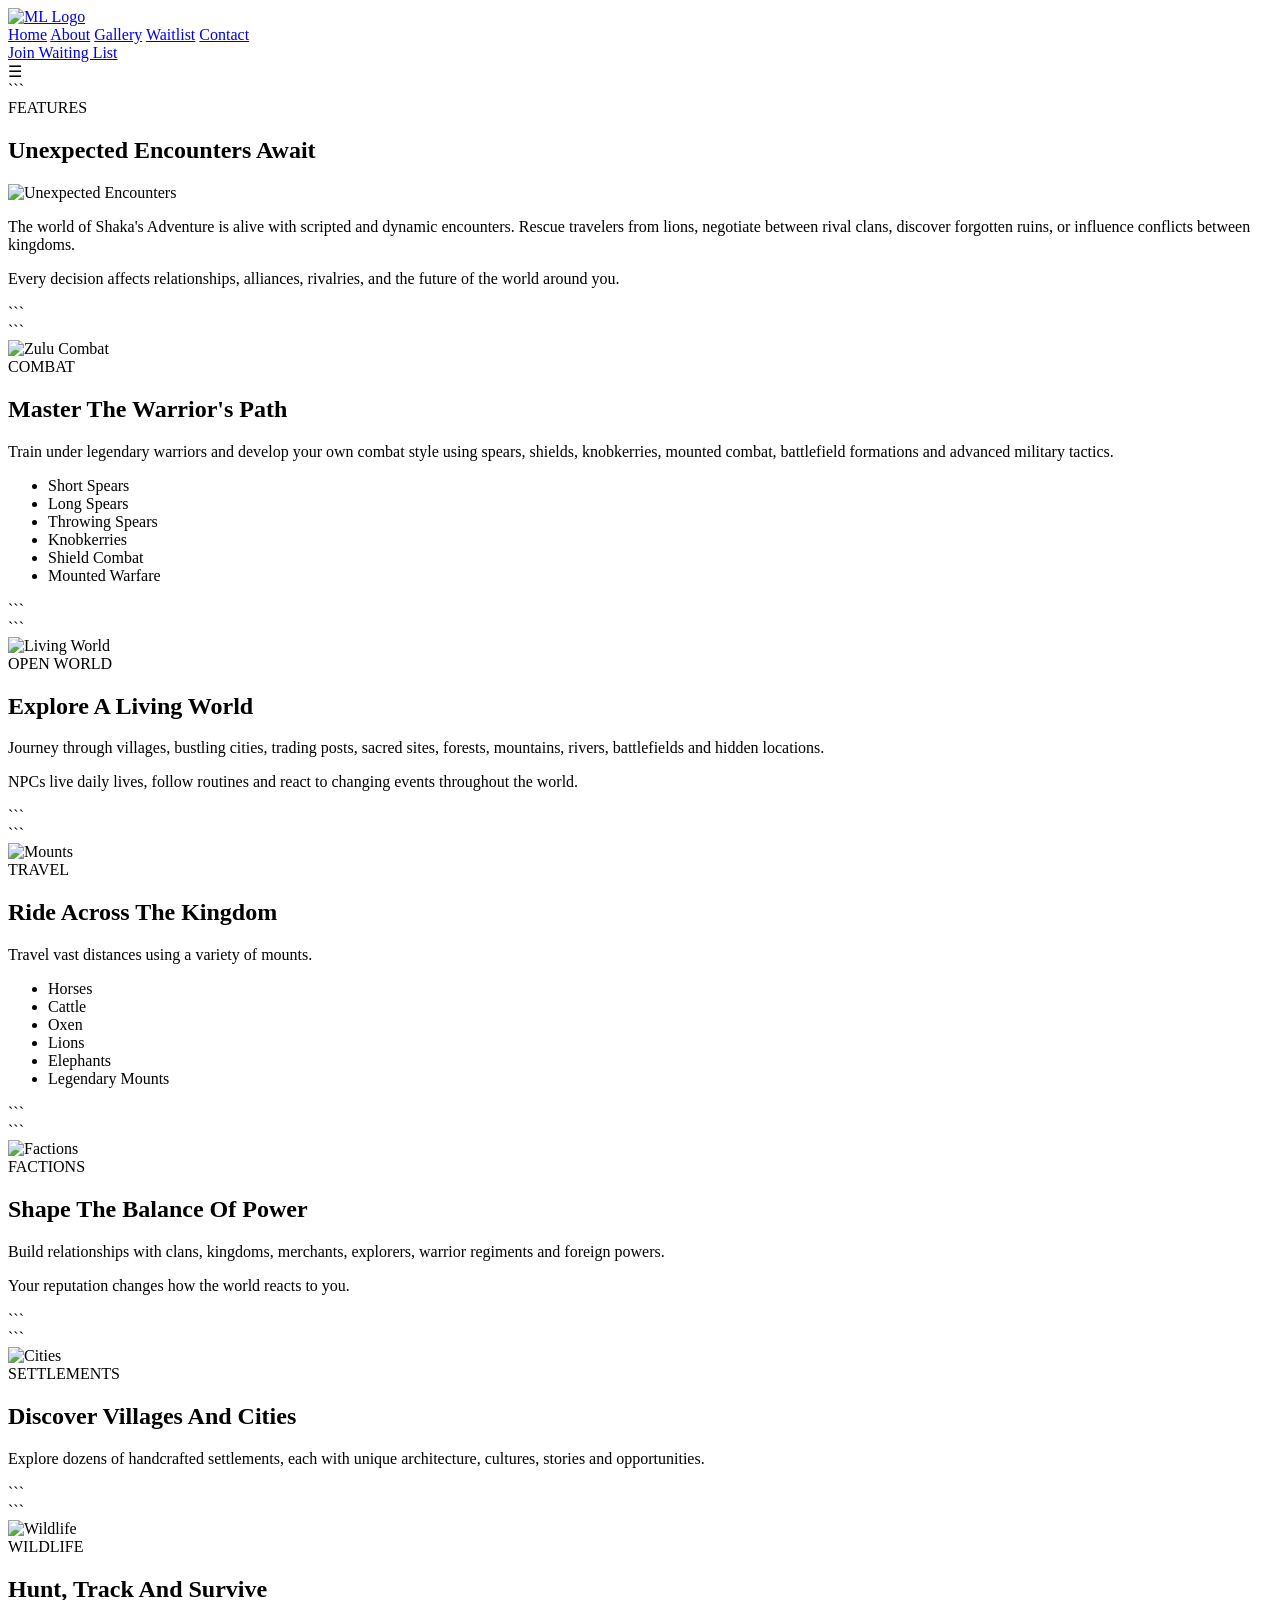
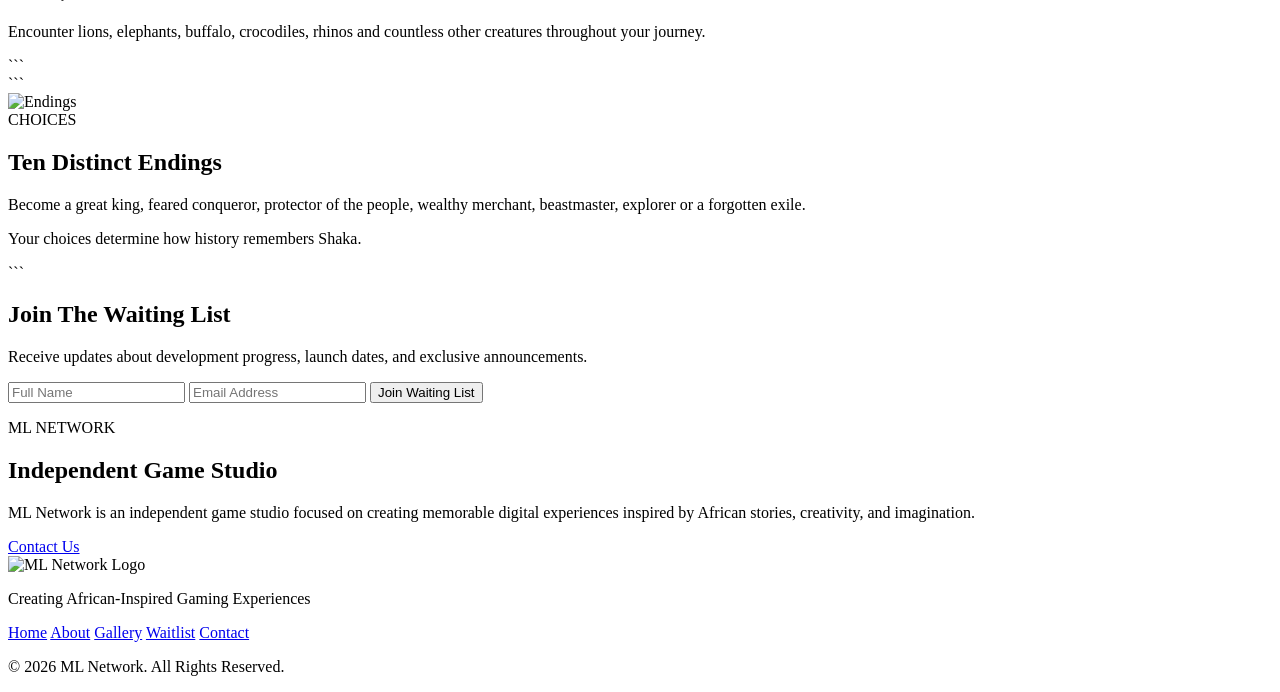
==== Games/Shaka.html @ b2ab02a3 "Create Shaka.html" ====
<!DOCTYPE html>
<html lang="en">

<head>

<meta charset="UTF-8">
<meta name="viewport" content="width=device-width, initial-scale=1.0">

<title>ML Network | Shaka's Adventure</title>

<meta name="description"
content="Shaka's Adventure is an upcoming African-inspired action-adventure game developed by ML Network.">

<link rel="preconnect" href="https://fonts.googleapis.com">
<link rel="preconnect" href="https://fonts.gstatic.com" crossorigin>

<link href="https://fonts.googleapis.com/css2?family=Inter:wght@300;400;500;600;700;800;900&display=swap" rel="stylesheet">
<link rel="icon" href="favicon.ico" type="image/x-icon">
<link rel="shortcut icon" href="favicon.ico">
<link rel="stylesheet" href="css/style.css">

</head>

<body>

<!-- =========================
HEADER
========================= -->

<header class="header">

    <div class="container nav-container">

        <a href="#" class="logo">
            <img src="logos/footer-logo.png" alt="ML Logo">
        </a>

        <nav class="nav">

            <a href="#home">Home</a>
            <a href="#about">About</a>
            <a href="#gallery">Gallery</a>
            <a href="#waiting-list">Waitlist</a>
            <a href="#contact">Contact</a>

        </nav>

        <a href="#waiting-list" class="btn-nav">
            Join Waiting List
        </a>

        <div class="menu-toggle">
            ☰
        </div>

    </div>

</header>

  <!-- =========================
SECTIONS
========================= -->
  <section class="feature-section">

```
<div class="container">

    <div class="section-heading">
        <span>FEATURES</span>
        <h2>Unexpected Encounters Await</h2>
    </div>

    <div class="feature-grid">

        <div class="feature-image">
            <img src="images/encounter.jpg" alt="Unexpected Encounters">
        </div>

        <div class="feature-content">

            <p>
                The world of Shaka's Adventure is alive with scripted
                and dynamic encounters. Rescue travelers from lions,
                negotiate between rival clans, discover forgotten ruins,
                or influence conflicts between kingdoms.
            </p>

            <p>
                Every decision affects relationships, alliances,
                rivalries, and the future of the world around you.
            </p>

        </div>

    </div>

</div>
```

</section>

<section class="feature-section dark">

```
<div class="container">

    <div class="feature-grid reverse">

        <div class="feature-image">
            <img src="images/combat.jpg" alt="Zulu Combat">
        </div>

        <div class="feature-content">

            <span class="feature-label">
                COMBAT
            </span>

            <h2>
                Master The Warrior's Path
            </h2>

            <p>
                Train under legendary warriors and develop your own
                combat style using spears, shields, knobkerries,
                mounted combat, battlefield formations and advanced
                military tactics.
            </p>

            <ul>
                <li>Short Spears</li>
                <li>Long Spears</li>
                <li>Throwing Spears</li>
                <li>Knobkerries</li>
                <li>Shield Combat</li>
                <li>Mounted Warfare</li>
            </ul>

        </div>

    </div>

</div>
```

</section>

<section class="feature-section">

```
<div class="container">

    <div class="feature-grid">

        <div class="feature-image">
            <img src="images/world.jpg" alt="Living World">
        </div>

        <div class="feature-content">

            <span class="feature-label">
                OPEN WORLD
            </span>

            <h2>
                Explore A Living World
            </h2>

            <p>
                Journey through villages, bustling cities, trading
                posts, sacred sites, forests, mountains, rivers,
                battlefields and hidden locations.
            </p>

            <p>
                NPCs live daily lives, follow routines and react to
                changing events throughout the world.
            </p>

        </div>

    </div>

</div>
```

</section>

<section class="feature-section dark">

```
<div class="container">

    <div class="feature-grid reverse">

        <div class="feature-image">
            <img src="images/mounts.jpg" alt="Mounts">
        </div>

        <div class="feature-content">

            <span class="feature-label">
                TRAVEL
            </span>

            <h2>
                Ride Across The Kingdom
            </h2>

            <p>
                Travel vast distances using a variety of mounts.
            </p>

            <ul>
                <li>Horses</li>
                <li>Cattle</li>
                <li>Oxen</li>
                <li>Lions</li>
                <li>Elephants</li>
                <li>Legendary Mounts</li>
            </ul>

        </div>

    </div>

</div>
```

</section>

<section class="feature-section">

```
<div class="container">

    <div class="feature-grid">

        <div class="feature-image">
            <img src="images/factions.jpg" alt="Factions">
        </div>

        <div class="feature-content">

            <span class="feature-label">
                FACTIONS
            </span>

            <h2>
                Shape The Balance Of Power
            </h2>

            <p>
                Build relationships with clans, kingdoms, merchants,
                explorers, warrior regiments and foreign powers.
            </p>

            <p>
                Your reputation changes how the world reacts to you.
            </p>

        </div>

    </div>

</div>
```

</section>

<section class="feature-section dark">

```
<div class="container">

    <div class="feature-grid reverse">

        <div class="feature-image">
            <img src="images/city.jpg" alt="Cities">
        </div>

        <div class="feature-content">

            <span class="feature-label">
                SETTLEMENTS
            </span>

            <h2>
                Discover Villages And Cities
            </h2>

            <p>
                Explore dozens of handcrafted settlements, each with
                unique architecture, cultures, stories and opportunities.
            </p>

        </div>

    </div>

</div>
```

</section>

<section class="feature-section">

```
<div class="container">

    <div class="feature-grid">

        <div class="feature-image">
            <img src="images/animals.jpg" alt="Wildlife">
        </div>

        <div class="feature-content">

            <span class="feature-label">
                WILDLIFE
            </span>

            <h2>
                Hunt, Track And Survive
            </h2>

            <p>
                Encounter lions, elephants, buffalo, crocodiles,
                rhinos and countless other creatures throughout
                your journey.
            </p>

        </div>

    </div>

</div>
```

</section>

<section class="feature-section dark">

```
<div class="container">

    <div class="feature-grid reverse">

        <div class="feature-image">
            <img src="images/endings.jpg" alt="Endings">
        </div>

        <div class="feature-content">

            <span class="feature-label">
                CHOICES
            </span>

            <h2>
                Ten Distinct Endings
            </h2>

            <p>
                Become a great king, feared conqueror, protector
                of the people, wealthy merchant, beastmaster,
                explorer or a forgotten exile.
            </p>

            <p>
                Your choices determine how history remembers Shaka.
            </p>

        </div>

    </div>

</div>
```

</section>

  <!-- =========================
WAITING LIST
========================= -->

<section class="waiting-list" id="waiting-list">

    <div class="container">

        <div class="form-box">

            <h2>
                Join The Waiting List
            </h2>

            <p>
                Receive updates about development progress,
                launch dates, and exclusive announcements.
            </p>

            <form id="waitlistForm">

                <input
                    type="text"
                    placeholder="Full Name"
                    required>

                <input
                    type="email"
                    placeholder="Email Address"
                    required>

                <button type="submit">
                    Join Waiting List
                </button>

            </form>

            <p id="successMessage"></p>

        </div>

    </div>

</section>

<!-- =========================
CONTACT
========================= -->

<section class="contact" id="contact">

    <div class="container">

        <div class="section-heading">

            <span>ML NETWORK</span>

            <h2>
                Independent Game Studio
            </h2>

        </div>

        <p class="contact-text">

            ML Network is an independent game studio focused
            on creating memorable digital experiences inspired
            by African stories, creativity, and imagination.

        </p>

        <div class="contact-buttons">

            <a href="mailto:hello@mlnetwork.co.za" class="btn-primary">
                Contact Us
            </a>

        </div>

    </div>

</section>

<!-- =========================
FOOTER
========================= -->

<footer class="footer">

    <div class="container">

        <div class="footer-logo">

            <img
                src="logos/footer-logo.png"
                alt="ML Network Logo">

        </div>

        <p class="footer-tagline">

            Creating African-Inspired Gaming Experiences

        </p>

        <div class="footer-links">

            <a href="#home">Home</a>
            <a href="#about">About</a>
            <a href="#gallery">Gallery</a>
            <a href="#waiting-list">Waitlist</a>
            <a href="#contact">Contact</a>

        </div>

        <p class="copyright">

            © 2026 ML Network. All Rights Reserved.

        </p>

    </div>

</footer>

<!-- =========================
SCRIPT
========================= -->

<script src="js/script.js"></script>

</body>
</html>
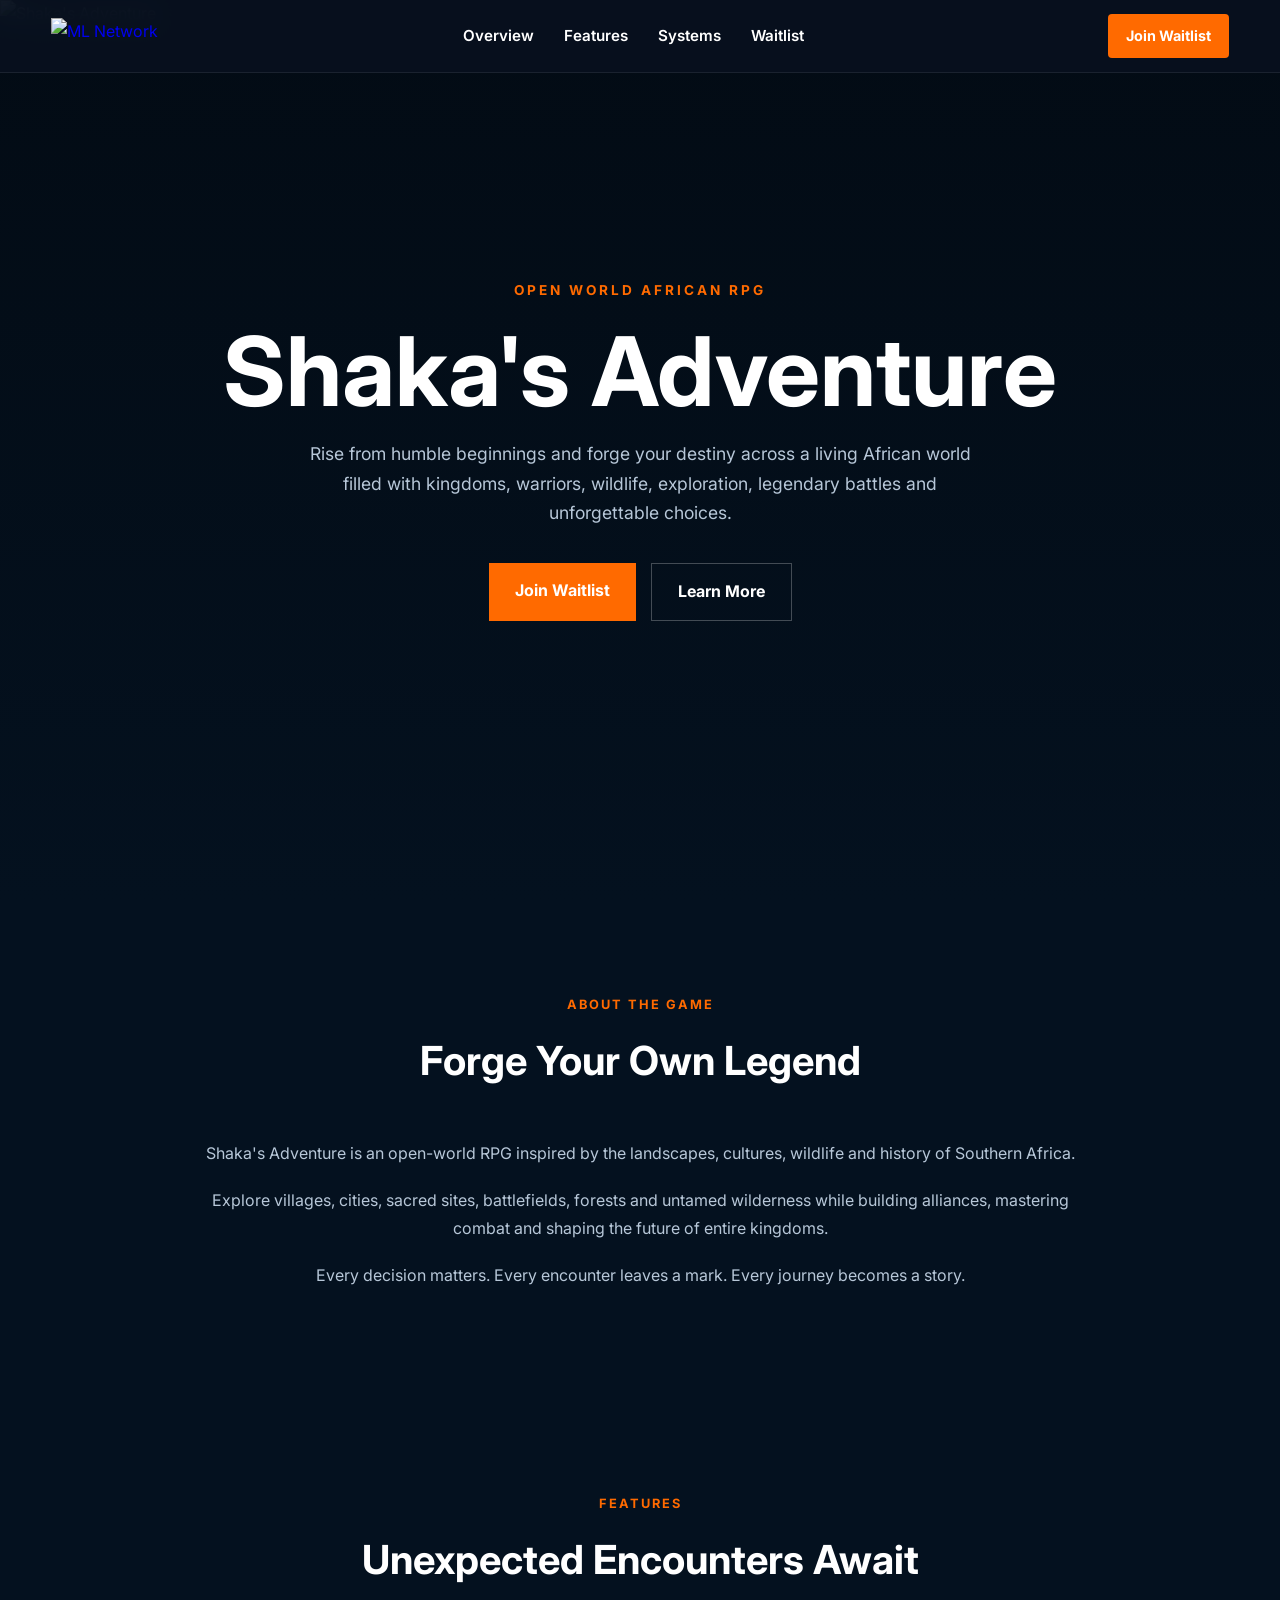
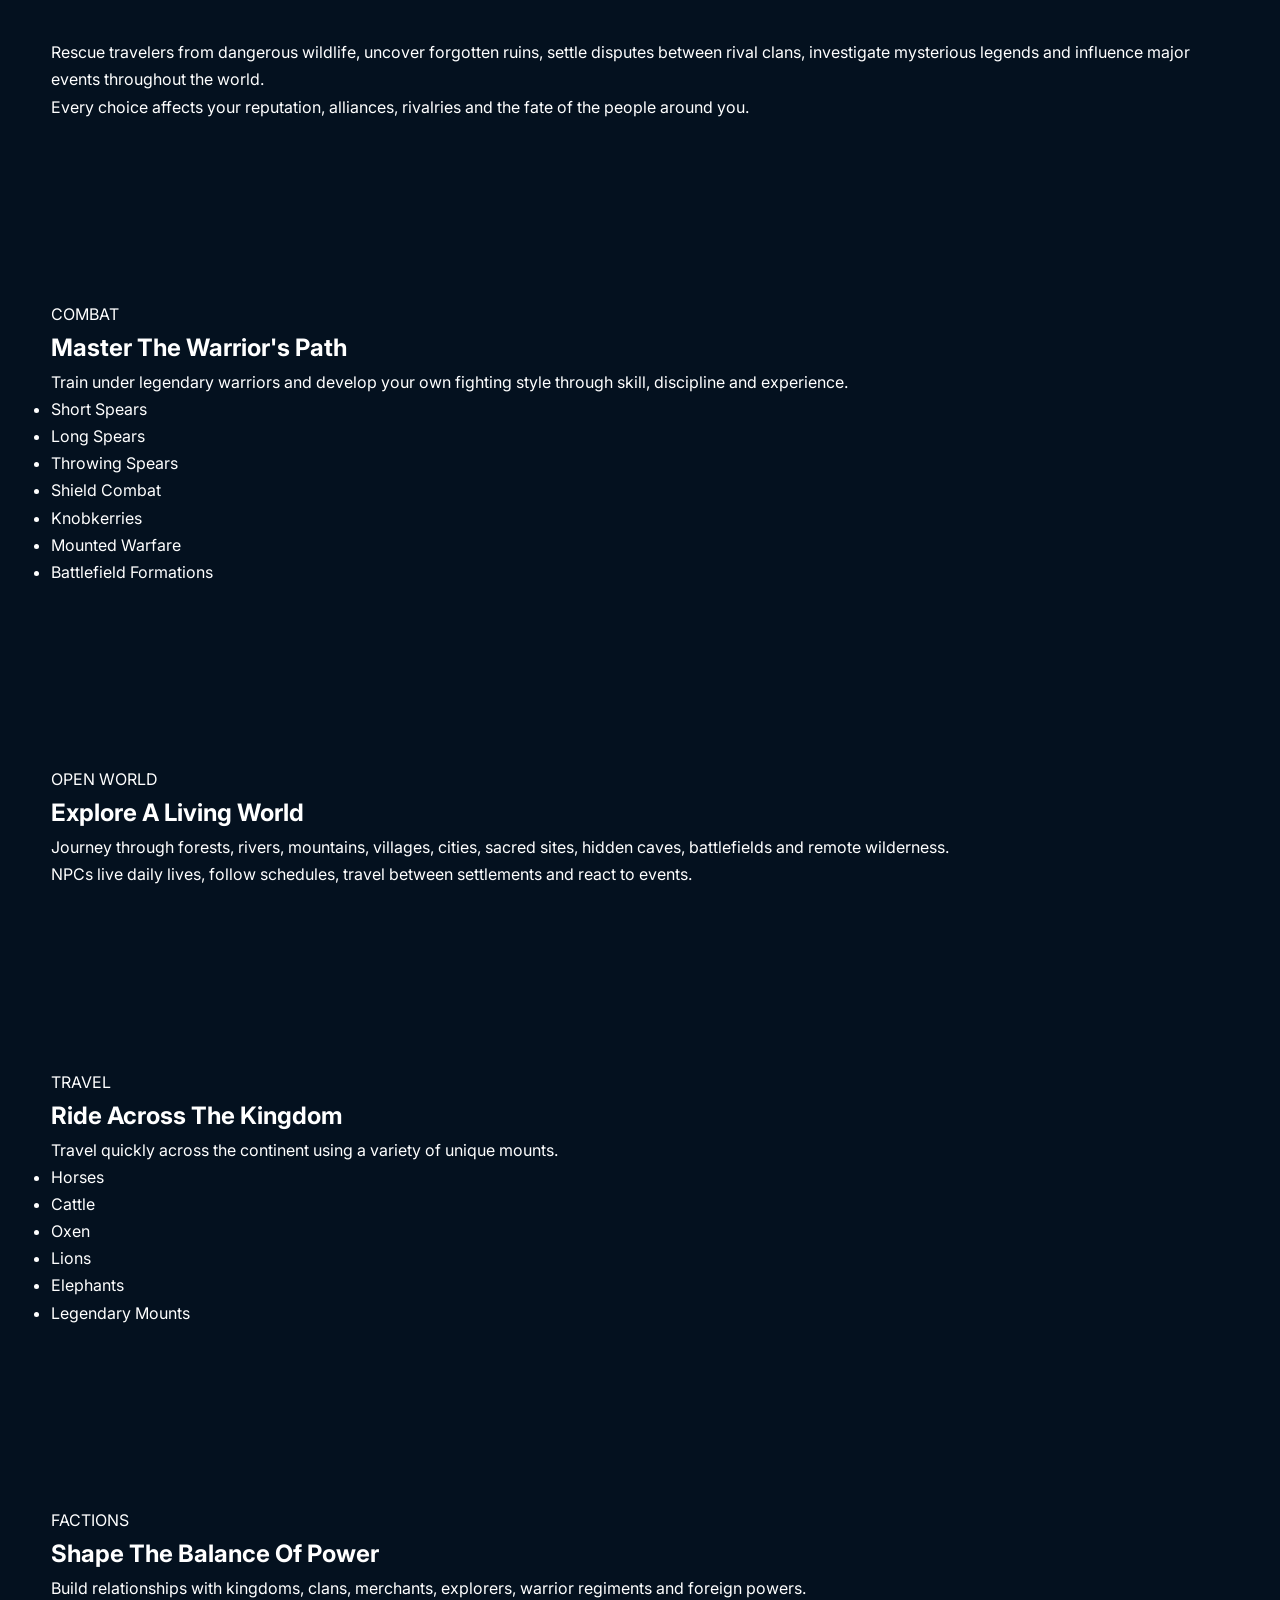
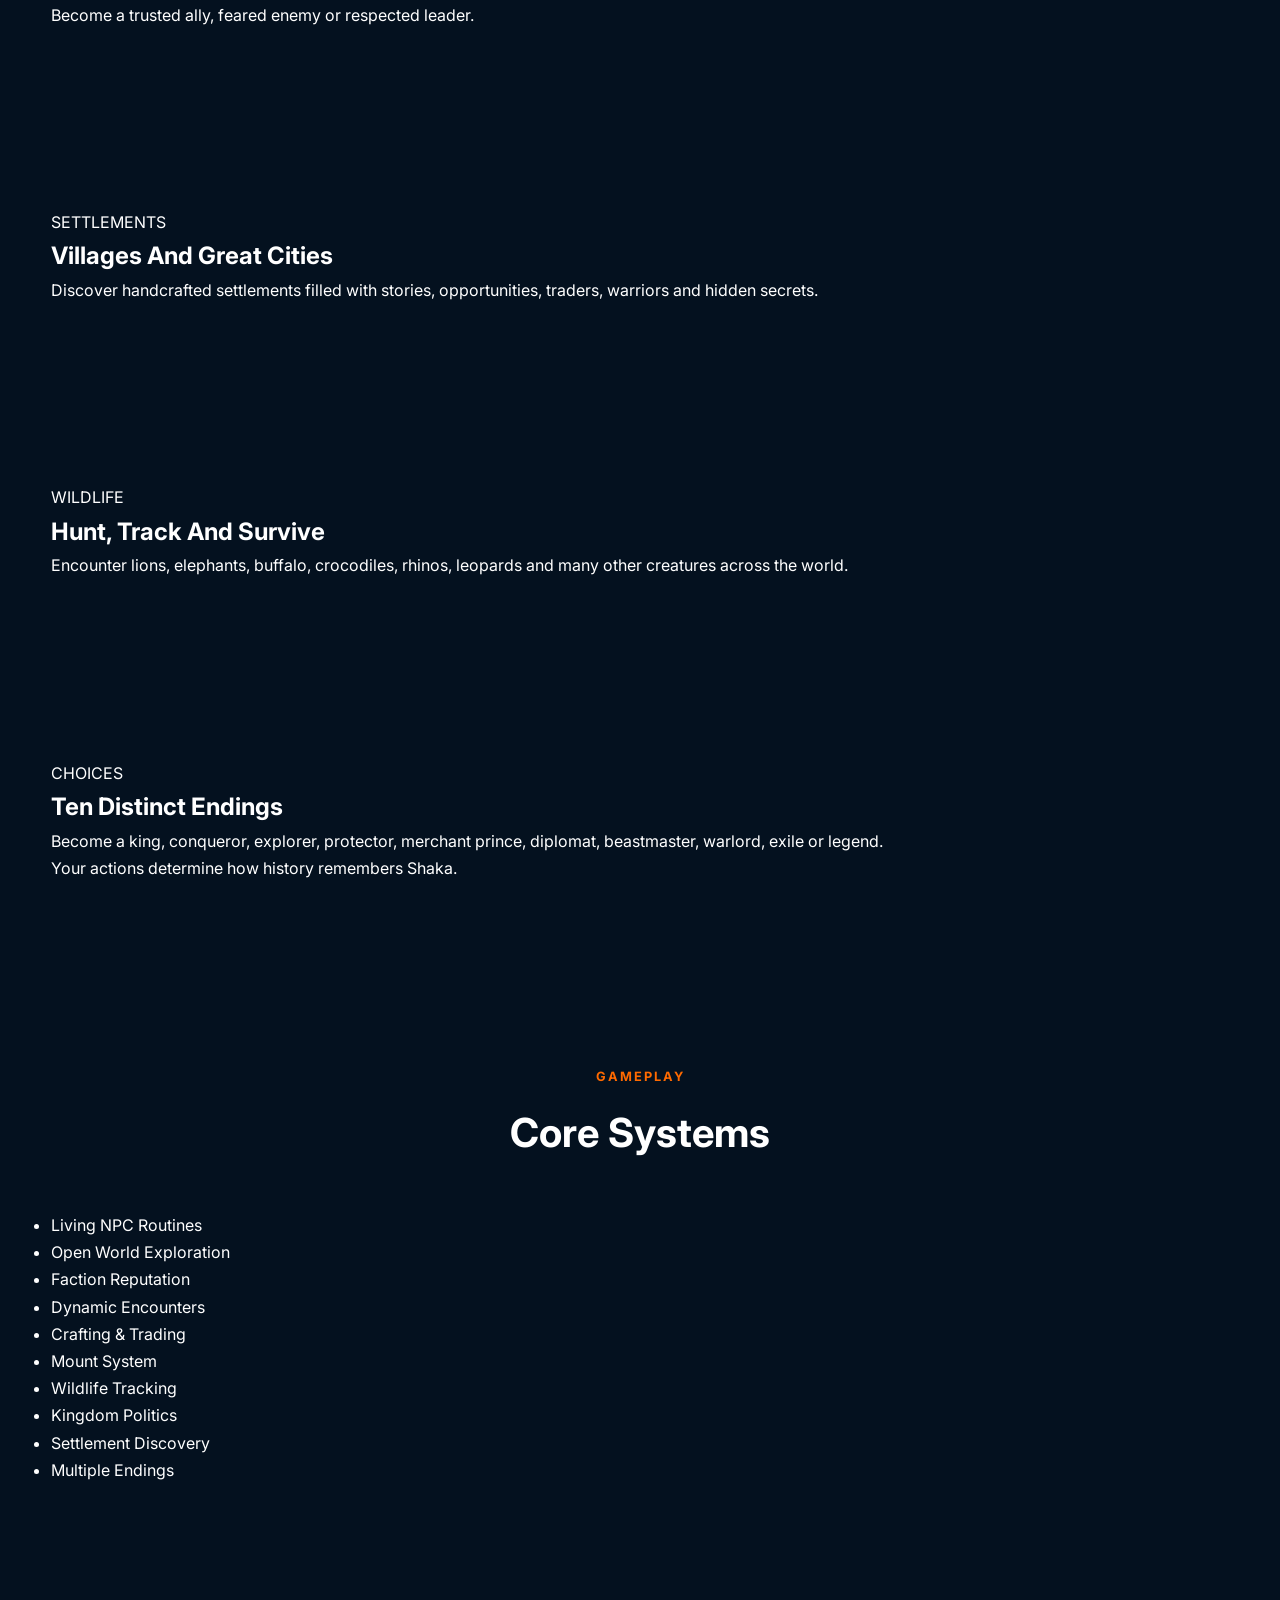
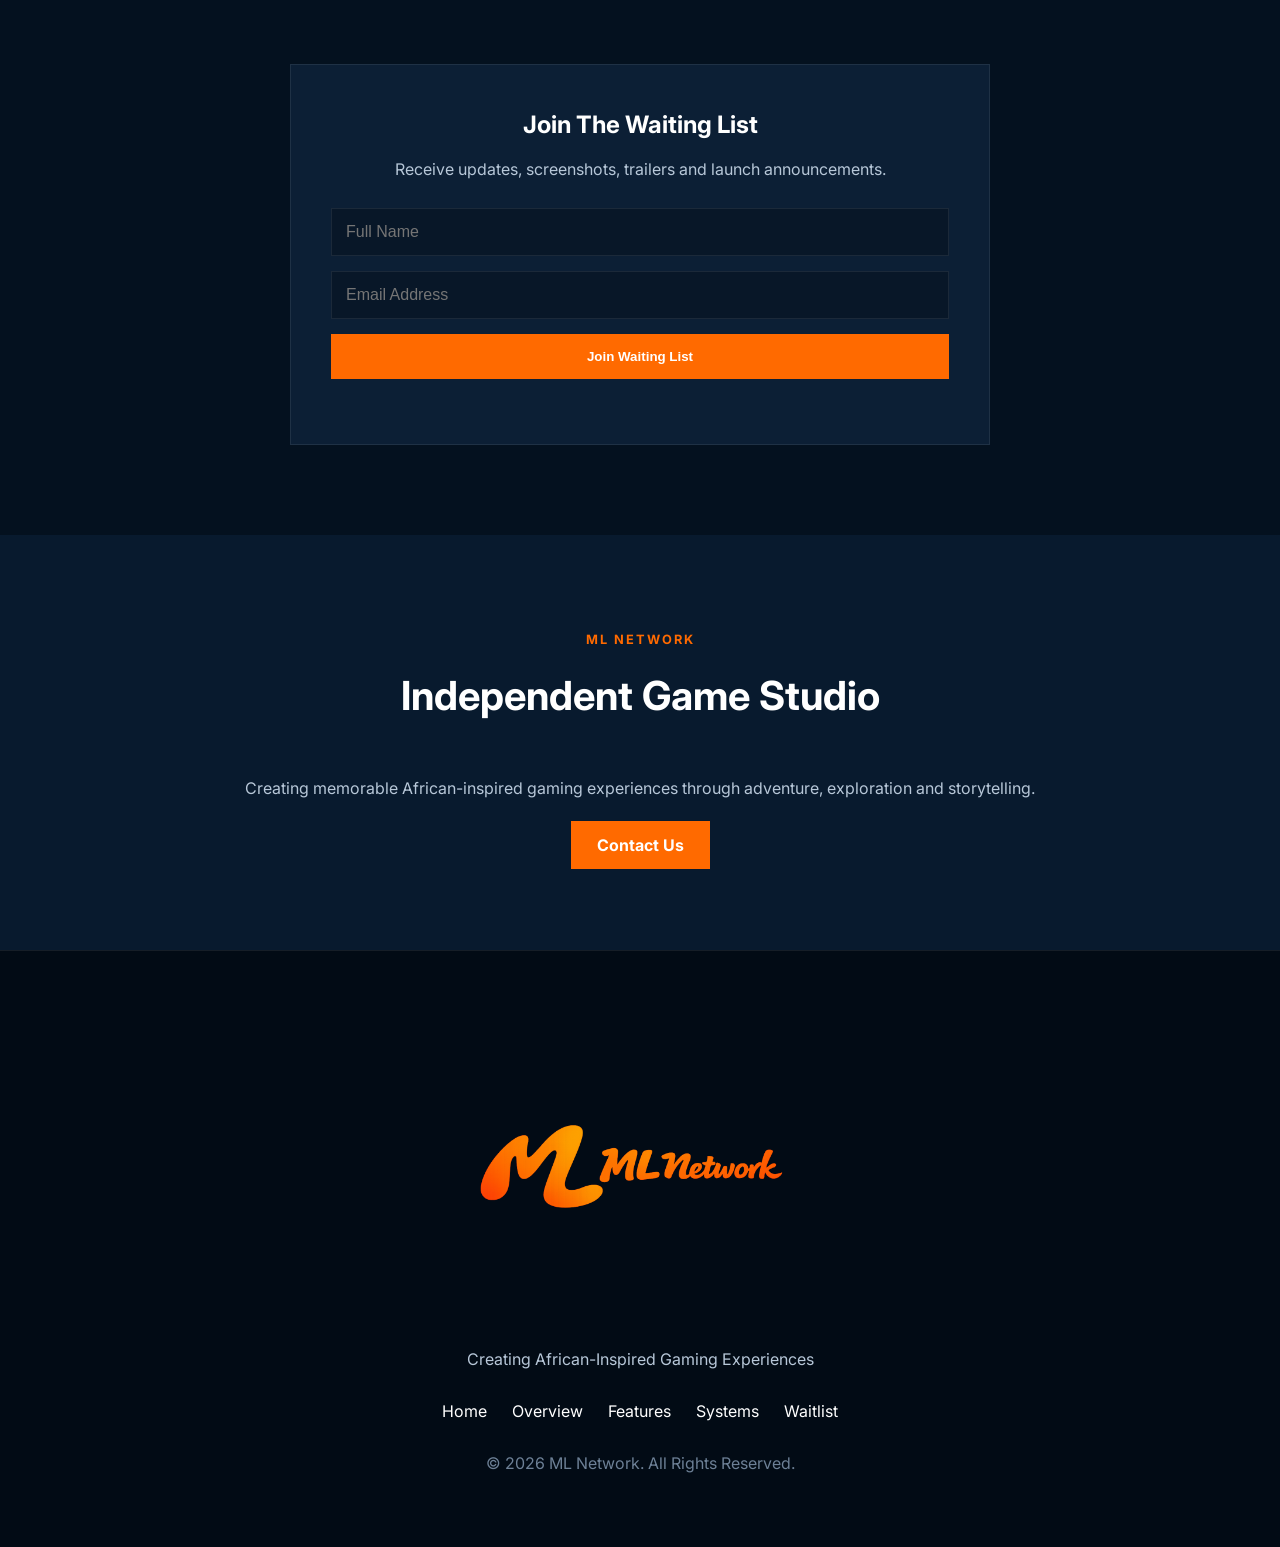
==== commit 60d33fb7: "Update Shaka.html" ====
--- a/Games/Shaka.html
+++ b/Games/Shaka.html
@@ -6,382 +6,547 @@
 <meta charset="UTF-8">
 <meta name="viewport" content="width=device-width, initial-scale=1.0">
 
-<title>ML Network | Shaka's Adventure</title>
+<title>Shaka's Adventure | ML Network</title>
 
 <meta name="description"
-content="Shaka's Adventure is an upcoming African-inspired action-adventure game developed by ML Network.">
+content="Shaka's Adventure is an open-world African RPG where every choice shapes your destiny.">
 
 <link rel="preconnect" href="https://fonts.googleapis.com">
 <link rel="preconnect" href="https://fonts.gstatic.com" crossorigin>
 
 <link href="https://fonts.googleapis.com/css2?family=Inter:wght@300;400;500;600;700;800;900&display=swap" rel="stylesheet">
-<link rel="icon" href="favicon.ico" type="image/x-icon">
-<link rel="shortcut icon" href="favicon.ico">
-<link rel="stylesheet" href="css/style.css">
+
+<link rel="icon" href="../favicon.ico" type="image/x-icon">
+<link rel="shortcut icon" href="../favicon.ico">
+
+<link rel="stylesheet" href="../css/style.css">
 
 </head>
 
 <body>
 
-<!-- =========================
+<!-- ==========================================
 HEADER
-========================= -->
+========================================== -->
 
 <header class="header">
 
     <div class="container nav-container">
 
-        <a href="#" class="logo">
-            <img src="logos/footer-logo.png" alt="ML Logo">
+        <a href="../index.html" class="logo">
+            <img src="../logos/header-logo.png" alt="ML Network">
         </a>
 
         <nav class="nav">
 
-            <a href="#home">Home</a>
-            <a href="#about">About</a>
-            <a href="#gallery">Gallery</a>
+            <a href="#overview">Overview</a>
+            <a href="#features">Features</a>
+            <a href="#systems">Systems</a>
             <a href="#waiting-list">Waitlist</a>
-            <a href="#contact">Contact</a>
 
         </nav>
 
         <a href="#waiting-list" class="btn-nav">
-            Join Waiting List
+            Join Waitlist
         </a>
 
-        <div class="menu-toggle">
-            ☰
-        </div>
-
     </div>
 
 </header>
 
-  <!-- =========================
-SECTIONS
-========================= -->
-  <section class="feature-section">
-
-```
-<div class="container">
-
-    <div class="section-heading">
-        <span>FEATURES</span>
-        <h2>Unexpected Encounters Await</h2>
-    </div>
-
-    <div class="feature-grid">
-
-        <div class="feature-image">
-            <img src="images/encounter.jpg" alt="Unexpected Encounters">
-        </div>
-
-        <div class="feature-content">
+<!-- ==========================================
+GAME HERO
+========================================== -->
+
+<section class="hero">
+
+    <img
+        src="../images/shaka-banner.jpg"
+        alt="Shaka's Adventure"
+        class="hero-image">
+
+    <div class="hero-overlay"></div>
+
+    <div class="hero-content">
+
+        <span class="hero-label">
+            OPEN WORLD AFRICAN RPG
+        </span>
+
+        <h1>
+            Shaka's Adventure
+        </h1>
+
+        <p>
+
+            Rise from humble beginnings and forge your destiny across
+            a living African world filled with kingdoms, warriors,
+            wildlife, exploration, legendary battles and unforgettable
+            choices.
+
+        </p>
+
+        <div class="hero-buttons">
+
+            <a href="#waiting-list" class="btn-primary">
+                Join Waitlist
+            </a>
+
+            <a href="#overview" class="btn-secondary">
+                Learn More
+            </a>
+
+        </div>
+
+    </div>
+
+</section>
+
+<!-- ==========================================
+GAME OVERVIEW
+========================================== -->
+
+<section id="overview">
+
+    <div class="container">
+
+        <div class="section-heading">
+
+            <span>ABOUT THE GAME</span>
+
+            <h2>
+                Forge Your Own Legend
+            </h2>
+
+        </div>
+
+        <div class="about-text">
 
             <p>
-                The world of Shaka's Adventure is alive with scripted
-                and dynamic encounters. Rescue travelers from lions,
-                negotiate between rival clans, discover forgotten ruins,
-                or influence conflicts between kingdoms.
+
+                Shaka's Adventure is an open-world RPG inspired by the
+                landscapes, cultures, wildlife and history of Southern
+                Africa.
+
             </p>
 
             <p>
-                Every decision affects relationships, alliances,
-                rivalries, and the future of the world around you.
+
+                Explore villages, cities, sacred sites, battlefields,
+                forests and untamed wilderness while building alliances,
+                mastering combat and shaping the future of entire kingdoms.
+
             </p>
 
-        </div>
-
-    </div>
-
-</div>
-```
+            <p>
+
+                Every decision matters. Every encounter leaves a mark.
+                Every journey becomes a story.
+
+            </p>
+
+        </div>
+
+    </div>
+
+</section>
+
+<!-- ==========================================
+FEATURES
+========================================== -->
+
+<section id="features" class="feature-section">
+
+    <div class="container">
+
+        <div class="section-heading">
+
+            <span>FEATURES</span>
+
+            <h2>
+                Unexpected Encounters Await
+            </h2>
+
+        </div>
+
+        <div class="feature-grid">
+
+            <div class="feature-image">
+                <img src="../images/encounter.jpg" alt="">
+            </div>
+
+            <div class="feature-content">
+
+                <p>
+
+                    Rescue travelers from dangerous wildlife, uncover
+                    forgotten ruins, settle disputes between rival clans,
+                    investigate mysterious legends and influence major
+                    events throughout the world.
+
+                </p>
+
+                <p>
+
+                    Every choice affects your reputation, alliances,
+                    rivalries and the fate of the people around you.
+
+                </p>
+
+            </div>
+
+        </div>
+
+    </div>
 
 </section>
 
 <section class="feature-section dark">
 
-```
-<div class="container">
-
-    <div class="feature-grid reverse">
-
-        <div class="feature-image">
-            <img src="images/combat.jpg" alt="Zulu Combat">
-        </div>
-
-        <div class="feature-content">
-
-            <span class="feature-label">
-                COMBAT
-            </span>
+    <div class="container">
+
+        <div class="feature-grid reverse">
+
+            <div class="feature-image">
+                <img src="../images/combat.jpg" alt="">
+            </div>
+
+            <div class="feature-content">
+
+                <span class="feature-label">
+                    COMBAT
+                </span>
+
+                <h2>
+                    Master The Warrior's Path
+                </h2>
+
+                <p>
+
+                    Train under legendary warriors and develop your own
+                    fighting style through skill, discipline and experience.
+
+                </p>
+
+                <ul>
+
+                    <li>Short Spears</li>
+                    <li>Long Spears</li>
+                    <li>Throwing Spears</li>
+                    <li>Shield Combat</li>
+                    <li>Knobkerries</li>
+                    <li>Mounted Warfare</li>
+                    <li>Battlefield Formations</li>
+
+                </ul>
+
+            </div>
+
+        </div>
+
+    </div>
+
+</section>
+
+<section class="feature-section">
+
+    <div class="container">
+
+        <div class="feature-grid">
+
+            <div class="feature-image">
+                <img src="../images/world.jpg" alt="">
+            </div>
+
+            <div class="feature-content">
+
+                <span class="feature-label">
+                    OPEN WORLD
+                </span>
+
+                <h2>
+                    Explore A Living World
+                </h2>
+
+                <p>
+
+                    Journey through forests, rivers, mountains,
+                    villages, cities, sacred sites, hidden caves,
+                    battlefields and remote wilderness.
+
+                </p>
+
+                <p>
+
+                    NPCs live daily lives, follow schedules,
+                    travel between settlements and react to events.
+
+                </p>
+
+            </div>
+
+        </div>
+
+    </div>
+
+</section>
+
+<section class="feature-section dark">
+
+    <div class="container">
+
+        <div class="feature-grid reverse">
+
+            <div class="feature-image">
+                <img src="../images/mounts.jpg" alt="">
+            </div>
+
+            <div class="feature-content">
+
+                <span class="feature-label">
+                    TRAVEL
+                </span>
+
+                <h2>
+                    Ride Across The Kingdom
+                </h2>
+
+                <p>
+
+                    Travel quickly across the continent using
+                    a variety of unique mounts.
+
+                </p>
+
+                <ul>
+
+                    <li>Horses</li>
+                    <li>Cattle</li>
+                    <li>Oxen</li>
+                    <li>Lions</li>
+                    <li>Elephants</li>
+                    <li>Legendary Mounts</li>
+
+                </ul>
+
+            </div>
+
+        </div>
+
+    </div>
+
+</section>
+
+<section class="feature-section">
+
+    <div class="container">
+
+        <div class="feature-grid">
+
+            <div class="feature-image">
+                <img src="../images/factions.jpg" alt="">
+            </div>
+
+            <div class="feature-content">
+
+                <span class="feature-label">
+                    FACTIONS
+                </span>
+
+                <h2>
+                    Shape The Balance Of Power
+                </h2>
+
+                <p>
+
+                    Build relationships with kingdoms, clans,
+                    merchants, explorers, warrior regiments
+                    and foreign powers.
+
+                </p>
+
+                <p>
+
+                    Become a trusted ally, feared enemy
+                    or respected leader.
+
+                </p>
+
+            </div>
+
+        </div>
+
+    </div>
+
+</section>
+
+<section class="feature-section dark">
+
+    <div class="container">
+
+        <div class="feature-grid reverse">
+
+            <div class="feature-image">
+                <img src="../images/city.jpg" alt="">
+            </div>
+
+            <div class="feature-content">
+
+                <span class="feature-label">
+                    SETTLEMENTS
+                </span>
+
+                <h2>
+                    Villages And Great Cities
+                </h2>
+
+                <p>
+
+                    Discover handcrafted settlements filled
+                    with stories, opportunities, traders,
+                    warriors and hidden secrets.
+
+                </p>
+
+            </div>
+
+        </div>
+
+    </div>
+
+</section>
+
+<section class="feature-section">
+
+    <div class="container">
+
+        <div class="feature-grid">
+
+            <div class="feature-image">
+                <img src="../images/animals.jpg" alt="">
+            </div>
+
+            <div class="feature-content">
+
+                <span class="feature-label">
+                    WILDLIFE
+                </span>
+
+                <h2>
+                    Hunt, Track And Survive
+                </h2>
+
+                <p>
+
+                    Encounter lions, elephants, buffalo,
+                    crocodiles, rhinos, leopards and many
+                    other creatures across the world.
+
+                </p>
+
+            </div>
+
+        </div>
+
+    </div>
+
+</section>
+
+<section class="feature-section dark">
+
+    <div class="container">
+
+        <div class="feature-grid reverse">
+
+            <div class="feature-image">
+                <img src="../images/endings.jpg" alt="">
+            </div>
+
+            <div class="feature-content">
+
+                <span class="feature-label">
+                    CHOICES
+                </span>
+
+                <h2>
+                    Ten Distinct Endings
+                </h2>
+
+                <p>
+
+                    Become a king, conqueror, explorer,
+                    protector, merchant prince, diplomat,
+                    beastmaster, warlord, exile or legend.
+
+                </p>
+
+                <p>
+
+                    Your actions determine how history
+                    remembers Shaka.
+
+                </p>
+
+            </div>
+
+        </div>
+
+    </div>
+
+</section>
+
+<!-- ==========================================
+CORE SYSTEMS
+========================================== -->
+
+<section id="systems">
+
+    <div class="container">
+
+        <div class="section-heading">
+
+            <span>GAMEPLAY</span>
 
             <h2>
-                Master The Warrior's Path
+                Core Systems
             </h2>
 
-            <p>
-                Train under legendary warriors and develop your own
-                combat style using spears, shields, knobkerries,
-                mounted combat, battlefield formations and advanced
-                military tactics.
-            </p>
-
-            <ul>
-                <li>Short Spears</li>
-                <li>Long Spears</li>
-                <li>Throwing Spears</li>
-                <li>Knobkerries</li>
-                <li>Shield Combat</li>
-                <li>Mounted Warfare</li>
-            </ul>
-
-        </div>
-
-    </div>
-
-</div>
-```
-
-</section>
-
-<section class="feature-section">
-
-```
-<div class="container">
-
-    <div class="feature-grid">
-
-        <div class="feature-image">
-            <img src="images/world.jpg" alt="Living World">
-        </div>
-
-        <div class="feature-content">
-
-            <span class="feature-label">
-                OPEN WORLD
-            </span>
-
-            <h2>
-                Explore A Living World
-            </h2>
-
-            <p>
-                Journey through villages, bustling cities, trading
-                posts, sacred sites, forests, mountains, rivers,
-                battlefields and hidden locations.
-            </p>
-
-            <p>
-                NPCs live daily lives, follow routines and react to
-                changing events throughout the world.
-            </p>
-
-        </div>
-
-    </div>
-
-</div>
-```
-
-</section>
-
-<section class="feature-section dark">
-
-```
-<div class="container">
-
-    <div class="feature-grid reverse">
-
-        <div class="feature-image">
-            <img src="images/mounts.jpg" alt="Mounts">
-        </div>
-
-        <div class="feature-content">
-
-            <span class="feature-label">
-                TRAVEL
-            </span>
-
-            <h2>
-                Ride Across The Kingdom
-            </h2>
-
-            <p>
-                Travel vast distances using a variety of mounts.
-            </p>
-
-            <ul>
-                <li>Horses</li>
-                <li>Cattle</li>
-                <li>Oxen</li>
-                <li>Lions</li>
-                <li>Elephants</li>
-                <li>Legendary Mounts</li>
-            </ul>
-
-        </div>
-
-    </div>
-
-</div>
-```
-
-</section>
-
-<section class="feature-section">
-
-```
-<div class="container">
-
-    <div class="feature-grid">
-
-        <div class="feature-image">
-            <img src="images/factions.jpg" alt="Factions">
-        </div>
-
-        <div class="feature-content">
-
-            <span class="feature-label">
-                FACTIONS
-            </span>
-
-            <h2>
-                Shape The Balance Of Power
-            </h2>
-
-            <p>
-                Build relationships with clans, kingdoms, merchants,
-                explorers, warrior regiments and foreign powers.
-            </p>
-
-            <p>
-                Your reputation changes how the world reacts to you.
-            </p>
-
-        </div>
-
-    </div>
-
-</div>
-```
-
-</section>
-
-<section class="feature-section dark">
-
-```
-<div class="container">
-
-    <div class="feature-grid reverse">
-
-        <div class="feature-image">
-            <img src="images/city.jpg" alt="Cities">
-        </div>
-
-        <div class="feature-content">
-
-            <span class="feature-label">
-                SETTLEMENTS
-            </span>
-
-            <h2>
-                Discover Villages And Cities
-            </h2>
-
-            <p>
-                Explore dozens of handcrafted settlements, each with
-                unique architecture, cultures, stories and opportunities.
-            </p>
-
-        </div>
-
-    </div>
-
-</div>
-```
-
-</section>
-
-<section class="feature-section">
-
-```
-<div class="container">
-
-    <div class="feature-grid">
-
-        <div class="feature-image">
-            <img src="images/animals.jpg" alt="Wildlife">
-        </div>
-
-        <div class="feature-content">
-
-            <span class="feature-label">
-                WILDLIFE
-            </span>
-
-            <h2>
-                Hunt, Track And Survive
-            </h2>
-
-            <p>
-                Encounter lions, elephants, buffalo, crocodiles,
-                rhinos and countless other creatures throughout
-                your journey.
-            </p>
-
-        </div>
-
-    </div>
-
-</div>
-```
-
-</section>
-
-<section class="feature-section dark">
-
-```
-<div class="container">
-
-    <div class="feature-grid reverse">
-
-        <div class="feature-image">
-            <img src="images/endings.jpg" alt="Endings">
-        </div>
-
-        <div class="feature-content">
-
-            <span class="feature-label">
-                CHOICES
-            </span>
-
-            <h2>
-                Ten Distinct Endings
-            </h2>
-
-            <p>
-                Become a great king, feared conqueror, protector
-                of the people, wealthy merchant, beastmaster,
-                explorer or a forgotten exile.
-            </p>
-
-            <p>
-                Your choices determine how history remembers Shaka.
-            </p>
-
-        </div>
-
-    </div>
-
-</div>
-```
-
-</section>
-
-  <!-- =========================
-WAITING LIST
-========================= -->
+        </div>
+
+        <div class="feature-grid">
+
+            <div class="feature-content">
+
+                <ul>
+
+                    <li>Living NPC Routines</li>
+                    <li>Open World Exploration</li>
+                    <li>Faction Reputation</li>
+                    <li>Dynamic Encounters</li>
+                    <li>Crafting & Trading</li>
+                    <li>Mount System</li>
+                    <li>Wildlife Tracking</li>
+                    <li>Kingdom Politics</li>
+                    <li>Settlement Discovery</li>
+                    <li>Multiple Endings</li>
+
+                </ul>
+
+            </div>
+
+            <div class="feature-image">
+                <img src="../images/systems.jpg" alt="">
+            </div>
+
+        </div>
+
+    </div>
+
+</section>
+
+<!-- ==========================================
+WAITLIST
+========================================== -->
 
 <section class="waiting-list" id="waiting-list">
 
@@ -394,8 +559,10 @@
             </h2>
 
             <p>
-                Receive updates about development progress,
-                launch dates, and exclusive announcements.
+
+                Receive updates, screenshots,
+                trailers and launch announcements.
+
             </p>
 
             <form id="waitlistForm">
@@ -424,11 +591,11 @@
 
 </section>
 
-<!-- =========================
+<!-- ==========================================
 CONTACT
-========================= -->
-
-<section class="contact" id="contact">
+========================================== -->
+
+<section class="contact">
 
     <div class="container">
 
@@ -444,27 +611,23 @@
 
         <p class="contact-text">
 
-            ML Network is an independent game studio focused
-            on creating memorable digital experiences inspired
-            by African stories, creativity, and imagination.
+            Creating memorable African-inspired gaming
+            experiences through adventure, exploration
+            and storytelling.
 
         </p>
 
-        <div class="contact-buttons">
-
-            <a href="mailto:hello@mlnetwork.co.za" class="btn-primary">
-                Contact Us
-            </a>
-
-        </div>
-
-    </div>
-
-</section>
-
-<!-- =========================
+        <a href="mailto:hello@mlnetwork.co.za" class="btn-primary">
+            Contact Us
+        </a>
+
+    </div>
+
+</section>
+
+<!-- ==========================================
 FOOTER
-========================= -->
+========================================== -->
 
 <footer class="footer">
 
@@ -473,8 +636,8 @@
         <div class="footer-logo">
 
             <img
-                src="logos/footer-logo.png"
-                alt="ML Network Logo">
+                src="../logos/footer-logo.png"
+                alt="ML Network">
 
         </div>
 
@@ -486,11 +649,11 @@
 
         <div class="footer-links">
 
-            <a href="#home">Home</a>
-            <a href="#about">About</a>
-            <a href="#gallery">Gallery</a>
+            <a href="../index.html">Home</a>
+            <a href="#overview">Overview</a>
+            <a href="#features">Features</a>
+            <a href="#systems">Systems</a>
             <a href="#waiting-list">Waitlist</a>
-            <a href="#contact">Contact</a>
 
         </div>
 
@@ -504,11 +667,7 @@
 
 </footer>
 
-<!-- =========================
-SCRIPT
-========================= -->
-
-<script src="js/script.js"></script>
+<script src="../js/script.js"></script>
 
 </body>
 </html>
--- a/css/style.css
+++ b/css/style.css
@@ -0,0 +1,757 @@
+:root{
+
+    --bg:#04111f;
+    --bg-light:#081a2e;
+
+    --card:#0c1f35;
+    --card-2:#102743;
+
+    --orange:#ff6a00;
+    --orange-hover:#ff8430;
+
+    --text:#ffffff;
+    --text-soft:#b7c7d8;
+
+    --border:rgba(255,255,255,.08);
+
+    --container:1400px;
+
+}
+
+/* ===================================
+RESET
+=================================== */
+
+*{
+    margin:0;
+    padding:0;
+    box-sizing:border-box;
+}
+
+html{
+    scroll-behavior:smooth;
+}
+
+body{
+
+    font-family:'Inter',sans-serif;
+
+    background:var(--bg);
+
+    color:var(--text);
+
+    overflow-x:hidden;
+
+    line-height:1.7;
+
+}
+
+img{
+    display:block;
+    max-width:100%;
+}
+
+a{
+    text-decoration:none;
+}
+
+.container{
+
+    width:min(var(--container),92%);
+    margin:auto;
+
+}
+
+/* ===================================
+HEADER
+=================================== */
+
+.header{
+
+    position:fixed;
+
+    top:0;
+    left:0;
+
+    width:100%;
+
+    z-index:999;
+
+    background:rgba(4,17,31,.95);
+
+    border-bottom:1px solid var(--border);
+
+    backdrop-filter:blur(12px);
+
+}
+
+.nav-container{
+
+    height:72px;
+
+    display:flex;
+    align-items:center;
+    justify-content:space-between;
+
+}
+
+.logo img{
+
+    height:36px;
+
+}
+
+.nav{
+
+    display:flex;
+    gap:30px;
+
+}
+
+.nav a{
+
+    color:#fff;
+
+    font-size:.95rem;
+    font-weight:600;
+
+    transition:.25s;
+
+}
+
+.nav a:hover{
+
+    color:var(--orange);
+
+}
+
+.btn-nav{
+
+    background:var(--orange);
+
+    color:#fff;
+
+    padding:10px 18px;
+
+    border-radius:4px;
+
+    font-size:.9rem;
+    font-weight:700;
+
+}
+
+.btn-nav:hover{
+
+    background:var(--orange-hover);
+
+}
+
+.menu-toggle{
+
+    display:none;
+
+    color:#fff;
+
+    font-size:1.8rem;
+
+}
+
+/* ===================================
+HERO
+=================================== */
+
+.hero{
+
+    position:relative;
+
+    height:100vh;
+
+    overflow:hidden;
+
+}
+
+.hero-image{
+
+    position:absolute;
+
+    inset:0;
+
+    width:100%;
+    height:100%;
+
+    object-fit:cover;
+
+}
+
+.hero-overlay{
+
+    position:absolute;
+
+    inset:0;
+
+    background:
+    linear-gradient(
+        rgba(0,0,0,.35),
+        rgba(4,17,31,.92)
+    );
+
+}
+
+.hero-content{
+
+    position:relative;
+
+    z-index:2;
+
+    height:100%;
+
+    display:flex;
+
+    flex-direction:column;
+
+    align-items:center;
+    justify-content:center;
+
+    text-align:center;
+
+    width:min(900px,90%);
+
+    margin:auto;
+
+}
+
+.hero-label{
+
+    color:var(--orange);
+
+    font-size:.85rem;
+
+    font-weight:700;
+
+    letter-spacing:3px;
+
+}
+
+.hero h1{
+
+    font-size:clamp(3rem,8vw,6rem);
+
+    line-height:1;
+
+    margin:20px 0;
+
+}
+
+.hero p{
+
+    max-width:700px;
+
+    color:var(--text-soft);
+
+    font-size:1.1rem;
+
+    margin-bottom:35px;
+
+}
+
+.hero-buttons{
+
+    display:flex;
+    gap:15px;
+
+}
+
+/* ===================================
+BUTTONS
+=================================== */
+
+.btn-primary,
+.btn-secondary{
+
+    padding:14px 26px;
+
+    font-weight:700;
+
+    transition:.25s;
+
+}
+
+.btn-primary{
+
+    background:var(--orange);
+
+    color:#fff;
+
+}
+
+.btn-primary:hover{
+
+    background:var(--orange-hover);
+
+}
+
+.btn-secondary{
+
+    border:1px solid rgba(255,255,255,.25);
+
+    color:#fff;
+
+}
+
+.btn-secondary:hover{
+
+    background:rgba(255,255,255,.08);
+
+}
+
+/* ===================================
+SECTIONS
+=================================== */
+
+section{
+
+    padding:90px 0;
+
+}
+
+.section-heading{
+
+    text-align:center;
+
+    margin-bottom:45px;
+
+}
+
+.section-heading span{
+
+    color:var(--orange);
+
+    font-size:.8rem;
+
+    font-weight:700;
+
+    letter-spacing:2px;
+
+}
+
+.section-heading h2{
+
+    margin-top:10px;
+
+    font-size:2.5rem;
+
+}
+
+/* ===================================
+ABOUT
+=================================== */
+
+.about{
+
+    background:var(--bg-light);
+
+}
+
+.about-text{
+
+    max-width:900px;
+
+    margin:auto;
+
+    text-align:center;
+
+}
+
+.about-text p{
+
+    color:var(--text-soft);
+
+    margin-bottom:20px;
+
+}
+
+/* ===================================
+SCREENSHOTS
+=================================== */
+
+.gallery{
+
+    background:var(--bg);
+
+}
+
+.showcase{
+
+    margin-bottom:60px;
+
+}
+
+.showcase:last-child{
+
+    margin-bottom:0;
+
+}
+
+.showcase-image{
+
+    overflow:hidden;
+
+    border:1px solid var(--border);
+
+}
+
+.showcase-image img{
+
+    width:100%;
+
+    aspect-ratio:16/9;
+
+    object-fit:cover;
+
+}
+
+.showcase-content{
+
+    padding-top:15px;
+
+}
+
+.showcase-content h3{
+
+    font-size:1.3rem;
+
+    margin-bottom:6px;
+
+}
+
+.showcase-content p{
+
+    color:var(--text-soft);
+
+}
+
+/* ===================================
+COMING SOON
+=================================== */
+
+.coming-soon{
+
+    text-align:center;
+
+    background:var(--bg-light);
+
+}
+
+.coming-label{
+
+    color:var(--orange);
+
+    font-size:.8rem;
+
+    font-weight:700;
+
+    letter-spacing:2px;
+
+}
+
+.coming-soon h2{
+
+    margin:10px 0 15px;
+
+    font-size:2.5rem;
+
+}
+
+.coming-soon p{
+
+    max-width:700px;
+
+    margin:auto;
+
+    color:var(--text-soft);
+
+    margin-bottom:30px;
+
+}
+
+/* ===================================
+WAITLIST
+=================================== */
+
+.waiting-list{
+
+    background:var(--bg);
+
+}
+
+.form-box{
+
+    max-width:700px;
+
+    margin:auto;
+
+    background:var(--card);
+
+    border:1px solid var(--border);
+
+    padding:40px;
+
+}
+
+.form-box h2{
+
+    text-align:center;
+
+    margin-bottom:10px;
+
+}
+
+.form-box p{
+
+    text-align:center;
+
+    color:var(--text-soft);
+
+    margin-bottom:25px;
+
+}
+
+form{
+
+    display:flex;
+
+    flex-direction:column;
+
+    gap:15px;
+
+}
+
+input{
+
+    background:#081728;
+
+    color:#fff;
+
+    border:1px solid var(--border);
+
+    padding:14px;
+
+    font-size:1rem;
+
+}
+
+input:focus{
+
+    outline:none;
+
+    border-color:var(--orange);
+
+}
+
+button{
+
+    border:none;
+
+    background:var(--orange);
+
+    color:#fff;
+
+    padding:15px;
+
+    font-weight:700;
+
+    cursor:pointer;
+
+}
+
+button:hover{
+
+    background:var(--orange-hover);
+
+}
+
+#successMessage{
+
+    color:var(--orange);
+
+    margin-top:15px;
+
+}
+
+/* ===================================
+CONTACT
+=================================== */
+
+.contact{
+
+    text-align:center;
+
+    background:var(--bg-light);
+
+}
+
+.contact-text{
+
+    max-width:800px;
+
+    margin:auto;
+
+    color:var(--text-soft);
+
+    margin-bottom:30px;
+
+}
+
+/* ===================================
+FOOTER
+=================================== */
+
+.footer{
+
+    background:#020b15;
+
+    border-top:1px solid var(--border);
+
+    text-align:center;
+
+    padding:70px 0;
+
+}
+
+.footer-logo img{
+
+    max-width:450px;
+
+    margin:auto auto 25px;
+
+}
+
+.footer-tagline{
+
+    color:var(--text-soft);
+
+    margin-bottom:25px;
+
+}
+
+.footer-links{
+
+    display:flex;
+
+    justify-content:center;
+
+    gap:25px;
+
+    flex-wrap:wrap;
+
+    margin-bottom:25px;
+
+}
+
+.footer-links a{
+
+    color:#fff;
+
+}
+
+.footer-links a:hover{
+
+    color:var(--orange);
+
+}
+
+.copyright{
+
+    color:#6d8096;
+
+}
+
+/* ===================================
+ANIMATIONS
+=================================== */
+
+.fade-up{
+
+    opacity:0;
+
+    transform:translateY(30px);
+
+    transition:.8s;
+
+}
+
+.fade-up.visible{
+
+    opacity:1;
+
+    transform:none;
+
+}
+
+/* ===================================
+MOBILE
+=================================== */
+
+@media(max-width:900px){
+
+    .nav{
+        display:none;
+    }
+
+    .btn-nav{
+        display:none;
+    }
+
+    .menu-toggle{
+        display:block;
+    }
+
+    .nav.mobile-active{
+
+        display:flex;
+
+        flex-direction:column;
+
+        position:absolute;
+
+        top:72px;
+        left:4%;
+        right:4%;
+
+        background:var(--card);
+
+        padding:20px;
+
+        border:1px solid var(--border);
+
+    }
+
+    .hero-buttons{
+
+        flex-direction:column;
+
+        width:100%;
+
+    }
+
+    .hero-buttons a{
+
+        width:100%;
+
+        text-align:center;
+
+    }
+
+    .section-heading h2{
+
+        font-size:2rem;
+
+    }
+
+    .form-box{
+
+        padding:25px;
+
+    }
+
+}
